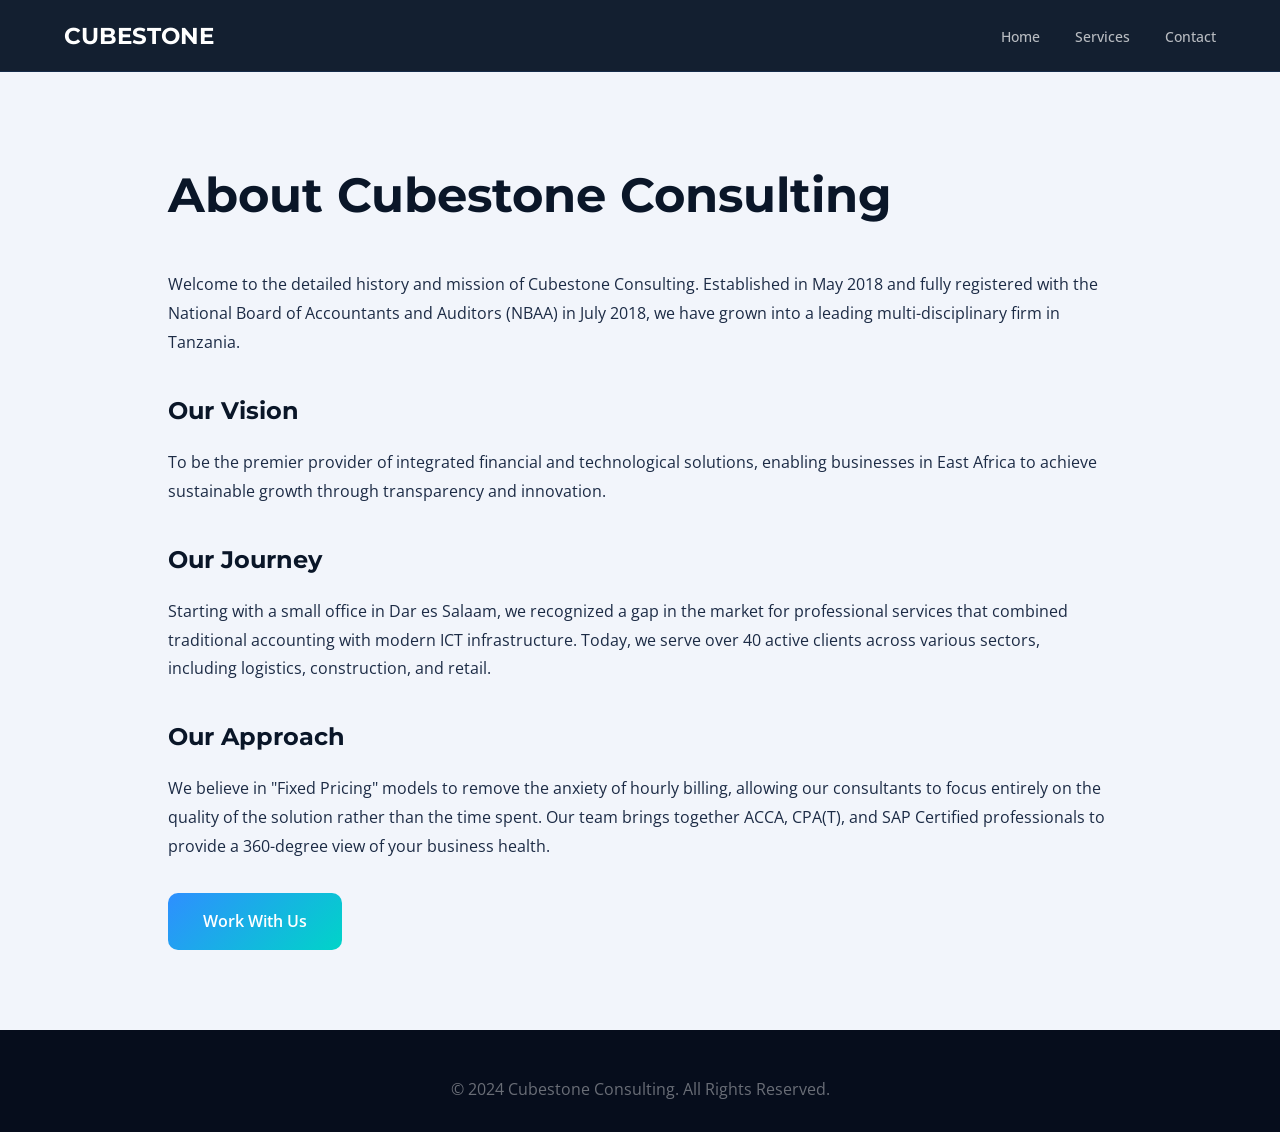
==== about.html @ ebb5bc6b "Add files via upload" ====
<!DOCTYPE html>
<html lang="en">
<head>
<meta charset="UTF-8">
<meta name="viewport" content="width=device-width, initial-scale=1.0">
<title>About Us | Cubestone Consulting</title>
<link href="https://fonts.googleapis.com/css2?family=Montserrat:wght@400;700&family=Open+Sans:wght@400;600&display=swap" rel="stylesheet">
<link rel="stylesheet" href="style.css"> <!-- Assuming you might move styles to a CSS file later -->
<style>
    /* Reusing essential styles from index.html */
    :root {
        --font-heading: 'Montserrat', sans-serif;
        --font-body: 'Open Sans', sans-serif;
        --navy: #0a1628;
        --navy-mid: #0f2040;
        --electric: #2e8fff;
        --teal: #00d4c8;
        --off-white: #f2f5fb;
        --text: #1c2b45;
        --muted: #5d6f8a;
    }
    * { margin: 0; padding: 0; box-sizing: border-box; }
    body { font-family: var(--font-body); color: var(--text); background: var(--off-white); padding-top: 72px; }
    nav { position: fixed; top: 0; left: 0; right: 0; z-index: 1000; background: rgba(10, 22, 40, 0.96); backdrop-filter: blur(20px); border-bottom: 1px solid rgba(46,143,255,0.12); padding: 0 5%; display: flex; align-items: center; justify-content: space-between; height: 72px; }
    .logo { display: flex; align-items: center; gap: 13px; text-decoration: none; color: white; font-family: var(--font-heading); font-weight: 700; font-size: 1.45rem; }
    .nav-links { display: flex; gap: 2.2rem; list-style: none; align-items: center; }
    .nav-links a { color: rgba(255,255,255,0.7); text-decoration: none; font-size: 0.875rem; font-weight: 500; }
    .content-section { padding: 5rem 10%; max-width: 1200px; margin: 0 auto; line-height: 1.8; }
    h1 { font-family: var(--font-heading); font-size: 3rem; color: var(--navy); margin-bottom: 2rem; }
    h2 { font-family: var(--font-heading); color: var(--navy); margin: 2rem 0 1rem; }
    footer { background: #060d1c; padding: 3rem 5% 2rem; color: rgba(255,255,255,0.4); text-align: center; }
    .btn-primary { background: linear-gradient(135deg, var(--electric), var(--teal)); color: white; text-decoration: none; padding: 0.9rem 2.2rem; border-radius: 10px; font-weight: 600; display: inline-block; margin-top: 2rem; }
</style>
</head>
<body>

<nav>
  <a class="logo" href="index.html">
    CUBESTONE
  </a>
  <ul class="nav-links">
    <li><a href="index.html">Home</a></li>
    <li><a href="index.html#services">Services</a></li>
    <li><a href="index.html#contact">Contact</a></li>
  </ul>
</nav>

<main class="content-section">
    <h1>About Cubestone Consulting</h1>
    <p>Welcome to the detailed history and mission of Cubestone Consulting. Established in May 2018 and fully registered with the National Board of Accountants and Auditors (NBAA) in July 2018, we have grown into a leading multi-disciplinary firm in Tanzania.</p>
    
    <h2>Our Vision</h2>
    <p>To be the premier provider of integrated financial and technological solutions, enabling businesses in East Africa to achieve sustainable growth through transparency and innovation.</p>

    <h2>Our Journey</h2>
    <p>Starting with a small office in Dar es Salaam, we recognized a gap in the market for professional services that combined traditional accounting with modern ICT infrastructure. Today, we serve over 40 active clients across various sectors, including logistics, construction, and retail.</p>

    <h2>Our Approach</h2>
    <p>We believe in "Fixed Pricing" models to remove the anxiety of hourly billing, allowing our consultants to focus entirely on the quality of the solution rather than the time spent. Our team brings together ACCA, CPA(T), and SAP Certified professionals to provide a 360-degree view of your business health.</p>

    <a href="index.html#contact" class="btn-primary">Work With Us</a>
</main>

<footer>
    <p>&copy; 2024 Cubestone Consulting. All Rights Reserved.</p>
</footer>

</body>
</html>
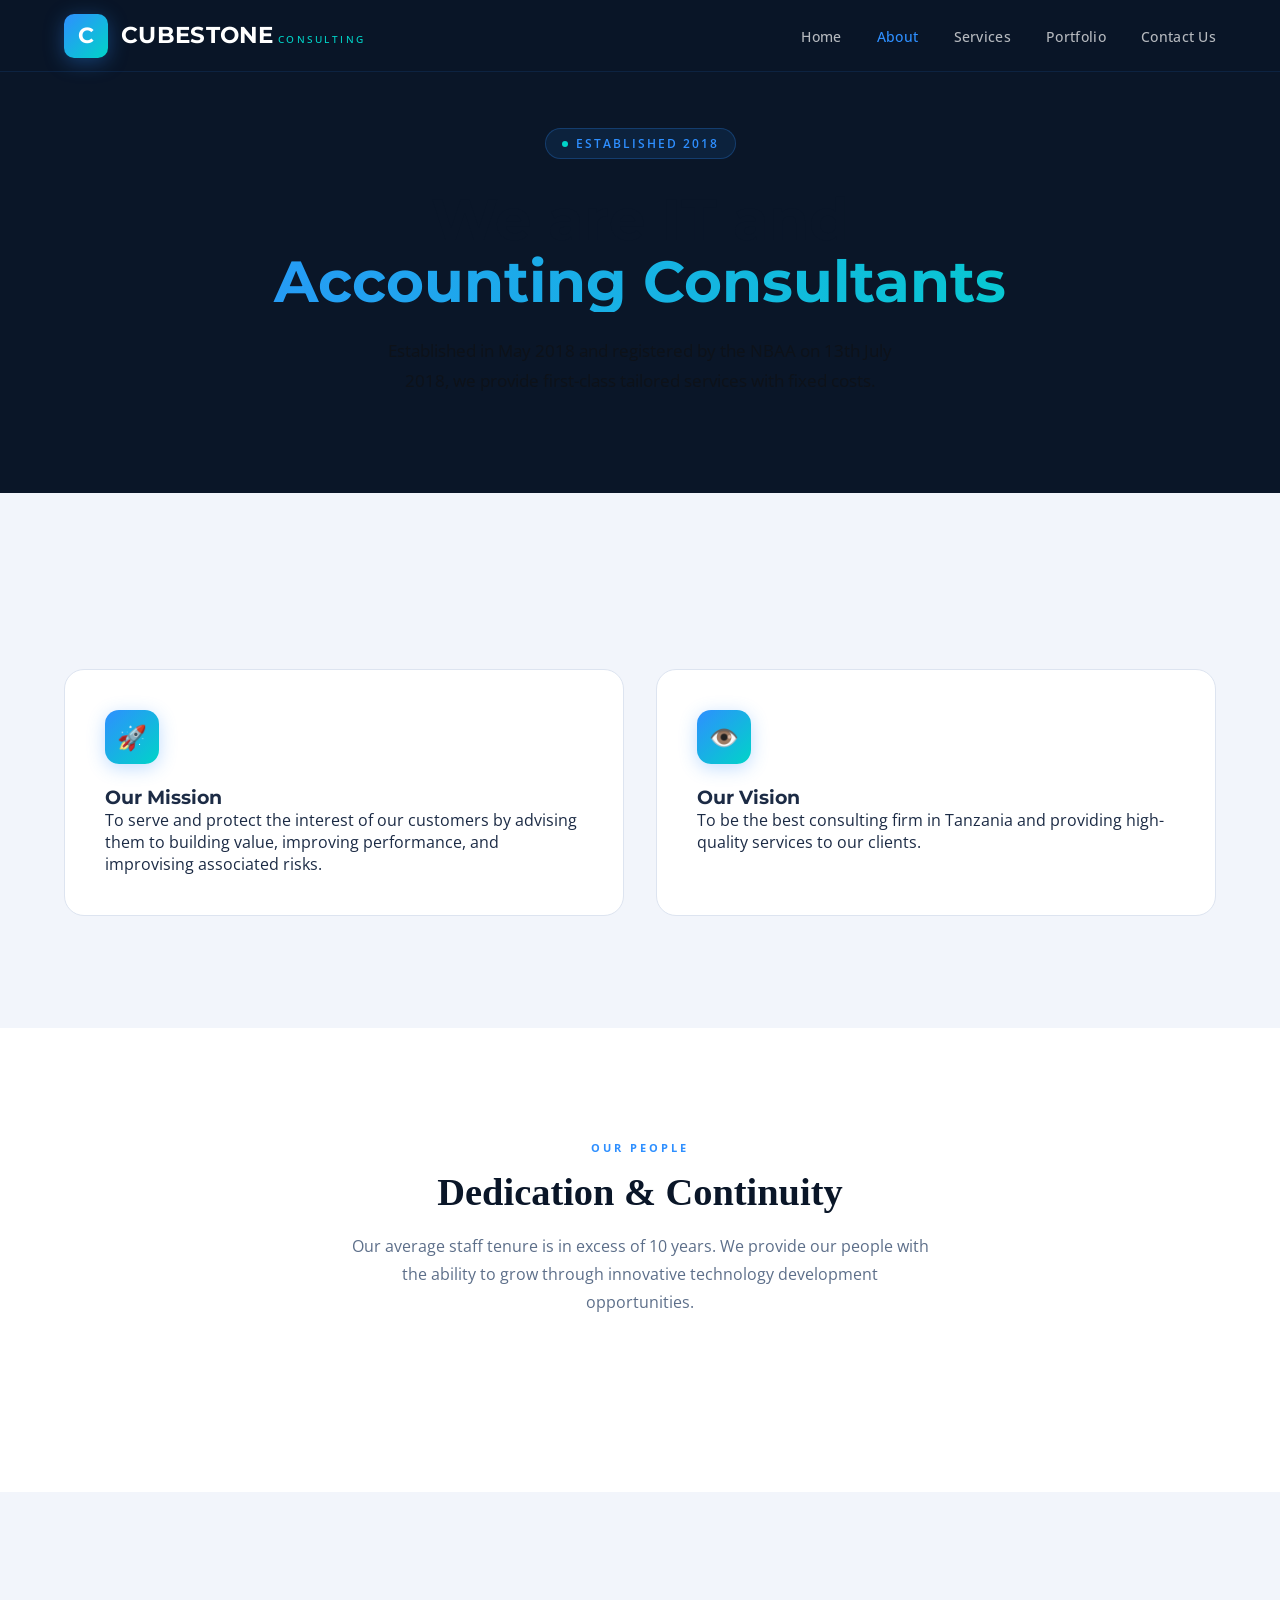
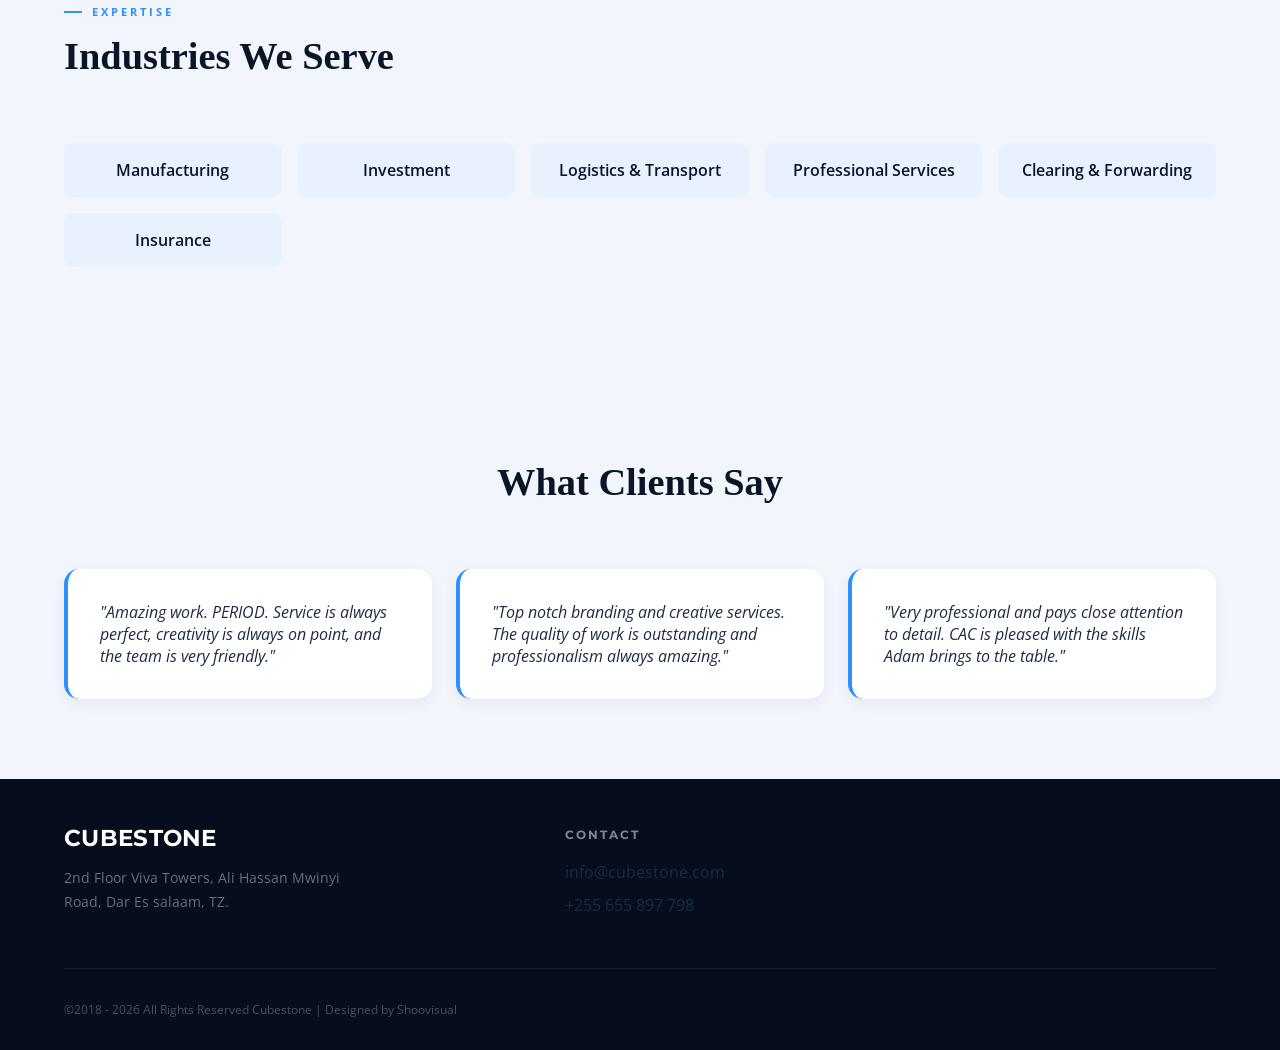
==== commit 6976ab00: "Add files via upload" ====
--- a/about.html
+++ b/about.html
@@ -1,68 +1,168 @@
 <!DOCTYPE html>
 <html lang="en">
 <head>
-<meta charset="UTF-8">
-<meta name="viewport" content="width=device-width, initial-scale=1.0">
-<title>About Us | Cubestone Consulting</title>
-<link href="https://fonts.googleapis.com/css2?family=Montserrat:wght@400;700&family=Open+Sans:wght@400;600&display=swap" rel="stylesheet">
-<link rel="stylesheet" href="style.css"> <!-- Assuming you might move styles to a CSS file later -->
-<style>
-    /* Reusing essential styles from index.html */
-    :root {
-        --font-heading: 'Montserrat', sans-serif;
-        --font-body: 'Open Sans', sans-serif;
-        --navy: #0a1628;
-        --navy-mid: #0f2040;
-        --electric: #2e8fff;
-        --teal: #00d4c8;
-        --off-white: #f2f5fb;
-        --text: #1c2b45;
-        --muted: #5d6f8a;
-    }
-    * { margin: 0; padding: 0; box-sizing: border-box; }
-    body { font-family: var(--font-body); color: var(--text); background: var(--off-white); padding-top: 72px; }
-    nav { position: fixed; top: 0; left: 0; right: 0; z-index: 1000; background: rgba(10, 22, 40, 0.96); backdrop-filter: blur(20px); border-bottom: 1px solid rgba(46,143,255,0.12); padding: 0 5%; display: flex; align-items: center; justify-content: space-between; height: 72px; }
-    .logo { display: flex; align-items: center; gap: 13px; text-decoration: none; color: white; font-family: var(--font-heading); font-weight: 700; font-size: 1.45rem; }
-    .nav-links { display: flex; gap: 2.2rem; list-style: none; align-items: center; }
-    .nav-links a { color: rgba(255,255,255,0.7); text-decoration: none; font-size: 0.875rem; font-weight: 500; }
-    .content-section { padding: 5rem 10%; max-width: 1200px; margin: 0 auto; line-height: 1.8; }
-    h1 { font-family: var(--font-heading); font-size: 3rem; color: var(--navy); margin-bottom: 2rem; }
-    h2 { font-family: var(--font-heading); color: var(--navy); margin: 2rem 0 1rem; }
-    footer { background: #060d1c; padding: 3rem 5% 2rem; color: rgba(255,255,255,0.4); text-align: center; }
-    .btn-primary { background: linear-gradient(135deg, var(--electric), var(--teal)); color: white; text-decoration: none; padding: 0.9rem 2.2rem; border-radius: 10px; font-weight: 600; display: inline-block; margin-top: 2rem; }
-</style>
+    <meta charset="UTF-8">
+    <meta name="viewport" content="width=device-width, initial-scale=1.0">
+    <title>About Us | Cubestone Consulting · IT & Accounting Tanzania</title>
+    <link href="https://fonts.googleapis.com/css2?family=Montserrat:wght@400;700&family=Open+Sans:wght@400;600&display=swap" rel="stylesheet">
+    <link rel="stylesheet" href="styles.css">
+    <style>
+        /* Specific styles for the About page layout */
+        .about-hero {
+            background: var(--navy);
+            padding: 8rem 5% 4rem;
+            text-align: center;
+            color: white;
+            position: relative;
+            overflow: hidden;
+        }
+        .mission-vision-grid {
+            display: grid;
+            grid-template-columns: repeat(auto-fit, minmax(300px, 1fr));
+            gap: 2rem;
+            margin-top: 4rem;
+        }
+        .content-card {
+            background: white;
+            padding: 2.5rem;
+            border-radius: 20px;
+            border: 1px solid var(--border);
+            transition: transform 0.3s;
+        }
+        .content-card:hover { transform: translateY(-5px); }
+        .industry-list {
+            display: grid;
+            grid-template-columns: repeat(auto-fit, minmax(180px, 1fr));
+            gap: 1rem;
+            margin-top: 2rem;
+        }
+        .industry-item {
+            background: var(--light-blue);
+            padding: 1rem;
+            border-radius: 10px;
+            text-align: center;
+            font-weight: 600;
+            color: var(--navy);
+        }
+        .testimonial-grid {
+            display: grid;
+            grid-template-columns: repeat(auto-fit, minmax(300px, 1fr));
+            gap: 1.5rem;
+            margin-top: 3rem;
+        }
+        .testi-card {
+            background: #fff;
+            padding: 2rem;
+            border-radius: 15px;
+            border-left: 4px solid var(--electric);
+            box-shadow: 0 5px 15px rgba(0,0,0,0.05);
+            font-style: italic;
+        }
+    </style>
 </head>
 <body>
 
-<nav>
+<nav id="main-nav">
   <a class="logo" href="index.html">
-    CUBESTONE
+    <div class="logo-mark">C</div>
+    <div class="logo-text">
+        <span class="logo-name">CUBESTONE</span>
+        <span class="logo-sub">CONSULTING</span>
+    </div>
   </a>
   <ul class="nav-links">
     <li><a href="index.html">Home</a></li>
+    <li><a href="about.html" class="active">About</a></li>
     <li><a href="index.html#services">Services</a></li>
-    <li><a href="index.html#contact">Contact</a></li>
+    <li><a href="index.html#portfolio">Portfolio</a></li>
+    <li><a href="index.html#contact">Contact Us</a></li>
   </ul>
 </nav>
 
-<main class="content-section">
-    <h1>About Cubestone Consulting</h1>
-    <p>Welcome to the detailed history and mission of Cubestone Consulting. Established in May 2018 and fully registered with the National Board of Accountants and Auditors (NBAA) in July 2018, we have grown into a leading multi-disciplinary firm in Tanzania.</p>
-    
-    <h2>Our Vision</h2>
-    <p>To be the premier provider of integrated financial and technological solutions, enabling businesses in East Africa to achieve sustainable growth through transparency and innovation.</p>
+<section class="about-hero">
+    <div class="hero-badge"><i></i>ESTABLISHED 2018</div>
+    <h1 class="hero-title">We are IT and <strong>Accounting Consultants</strong></h1>
+    <p class="hero-desc" style="margin: 0 auto 2rem;">Established in May 2018 and registered by the NBAA on 13th July 2018, we provide first-class tailored services with fixed costs.</p>
+</section>
 
-    <h2>Our Journey</h2>
-    <p>Starting with a small office in Dar es Salaam, we recognized a gap in the market for professional services that combined traditional accounting with modern ICT infrastructure. Today, we serve over 40 active clients across various sectors, including logistics, construction, and retail.</p>
+<section class="content-section">
+    <div class="mission-vision-grid">
+        <div class="content-card">
+            <span class="svc-ico">🚀</span>
+            <h3>Our Mission</h3>
+            <p>To serve and protect the interest of our customers by advising them to building value, improving performance, and improvising associated risks.</p>
+        </div>
+        <div class="content-card">
+            <span class="svc-ico">👁️</span>
+            <h3>Our Vision</h3>
+            <p>To be the best consulting firm in Tanzania and providing high-quality services to our clients.</p>
+        </div>
+    </div>
+</section>
 
-    <h2>Our Approach</h2>
-    <p>We believe in "Fixed Pricing" models to remove the anxiety of hourly billing, allowing our consultants to focus entirely on the quality of the solution rather than the time spent. Our team brings together ACCA, CPA(T), and SAP Certified professionals to provide a 360-degree view of your business health.</p>
+<section id="why" style="background: white;">
+    <div class="why-wrap">
+        <div class="section-header centered">
+            <span class="section-label">Our People</span>
+            <h2 class="section-title">Dedication & Continuity</h2>
+            <p class="section-sub">Our average staff tenure is in excess of 10 years. We provide our people with the ability to grow through innovative technology development opportunities.</p>
+        </div>
+    </div>
+</section>
 
-    <a href="index.html#contact" class="btn-primary">Work With Us</a>
-</main>
+<section class="content-section">
+    <div class="section-header">
+        <span class="section-label">Expertise</span>
+        <h2 class="section-title">Industries We Serve</h2>
+    </div>
+    <div class="industry-list">
+        <div class="industry-item">Manufacturing</div>
+        <div class="industry-item">Investment</div>
+        <div class="industry-item">Logistics & Transport</div>
+        <div class="industry-item">Professional Services</div>
+        <div class="industry-item">Clearing & Forwarding</div>
+        <div class="industry-item">Insurance</div>
+    </div>
+</section>
+
+<section id="testimonials" style="background: var(--off-white); padding: 5rem 5%;">
+    <div class="section-header centered">
+        <h2 class="section-title">What Clients Say</h2>
+    </div>
+    <div class="testimonial-grid">
+        <div class="testi-card">
+            "Amazing work. PERIOD. Service is always perfect, creativity is always on point, and the team is very friendly."
+        </div>
+        <div class="testi-card">
+            "Top notch branding and creative services. The quality of work is outstanding and professionalism always amazing."
+        </div>
+        <div class="testi-card">
+            "Very professional and pays close attention to detail. CAC is pleased with the skills Adam brings to the table."
+        </div>
+    </div>
+</section>
 
 <footer>
-    <p>&copy; 2024 Cubestone Consulting. All Rights Reserved.</p>
+    <div class="footer-inner">
+        <div class="footer-top">
+            <div class="footer-brand">
+                <a class="logo" href="#">
+                    <span class="logo-name">CUBESTONE</span>
+                </a>
+                <p>2nd Floor Viva Towers, Ali Hassan Mwinyi Road, Dar Es salaam, TZ.</p>
+            </div>
+            <div class="footer-col">
+                <h4>Contact</h4>
+                <ul>
+                    <li>info@cubestone.com</li>
+                    <li>+255 655 897 798</li>
+                </ul>
+            </div>
+        </div>
+        <div class="footer-bottom">
+            <p>©2018 - 2026 All Rights Reserved Cubestone | Designed by Shoovisual</p>
+        </div>
+    </div>
 </footer>
 
 </body>
--- a/styles.css
+++ b/styles.css
@@ -0,0 +1,710 @@
+:root {
+  /* Define new font variables for a modern and professional look */
+  --font-heading: 'Montserrat', sans-serif; /* Using Montserrat for headings, ensure bold weight */
+  --font-body: 'Open Sans', sans-serif; /* A clean, readable sans-serif for body */
+  --navy: #0a1628;
+  --navy-mid: #0f2040;
+  --navy-card: #0d1a35;
+  --blue: #1a3a6e;
+  --electric: #2e8fff;
+  --teal: #00d4c8;
+  --gold: #d4a843;
+  --white: #ffffff;
+  --off-white: #f2f5fb;
+  --light-blue: #e8f1fd;
+  --text: #1c2b45;
+  --muted: #5d6f8a;
+  --border: #dde4f0;
+  --card-bg: #f8faff;
+  --glow: rgba(46,143,255,0.18);
+}
+ 
+* { margin: 0; padding: 0; box-sizing: border-box; }
+html { scroll-behavior: smooth; }
+body {
+  font-family: var(--font-body); /* Apply the new body font */
+  color: var(--text);
+  background: var(--off-white);
+  overflow-x: hidden;
+}
+ 
+/* ─── NAV ─── */
+nav {
+  position: fixed; top: 0; left: 0; right: 0; z-index: 1000;
+  background: rgba(10, 22, 40, 0.96);
+  backdrop-filter: blur(20px);
+  -webkit-backdrop-filter: blur(20px);
+  border-bottom: 1px solid rgba(46,143,255,0.12);
+  padding: 0 5%;
+  display: flex; align-items: center; justify-content: space-between;
+  height: 72px;
+  transition: background 0.3s;
+}
+.logo { display: flex; align-items: center; gap: 13px; text-decoration: none; }
+.logo-mark {
+  width: 44px; height: 44px;
+  background: linear-gradient(135deg, var(--electric), var(--teal));
+  border-radius: 10px;
+  display: grid; place-items: center;
+  font-family: var(--font-heading); /* Changed */
+  font-size: 22px; font-weight: 700; color: white;
+  box-shadow: 0 4px 20px rgba(46,143,255,0.35);
+  flex-shrink: 0;
+}
+.logo-name { font-family: var(--font-heading); font-size: 1.45rem; font-weight: 700; color: white; letter-spacing: 0.3px; line-height: 1; } /* Changed */
+.logo-sub { font-size: 0.6rem; color: var(--teal); letter-spacing: 2.5px; text-transform: uppercase; font-weight: 500; margin-top: 2px; }
+ 
+/* Apply the new heading font to all relevant elements */
+h1, h2, h3, h4, h5, h6,
+.logo-mark,
+.logo-name,
+.hero-title,
+.stat-n,
+.section-title,
+.av-main h3,
+.float-n,
+.about-text h2,
+.about-pill strong,
+.val-card h3,
+.svc-card h3,
+.p-name,
+.s-name,
+.cta-banner h2,
+.ccb-n,
+.why-card h3 {
+  font-family: var(--font-heading); /* Apply the new heading font */
+  font-weight: 700; /* Ensure headings are bold */
+}
+
+/* Ensure other elements that previously used 'Outfit' or 'Cormorant Garamond' now use the new body font or heading font as appropriate */
+/* This block ensures consistency and overrides previous specific font-family declarations */
+
+.nav-links { display: flex; gap: 2.2rem; list-style: none; align-items: center; }
+.nav-links a { color: rgba(255,255,255,0.7); text-decoration: none; font-size: 0.875rem; font-weight: 500; letter-spacing: 0.3px; transition: color 0.2s; }
+.nav-links a:hover, .nav-links a.active { color: var(--electric); }
+.nav-cta {
+  background: linear-gradient(135deg, var(--electric), var(--teal)) !important;
+  color: white !important; padding: 0.5rem 1.4rem !important;
+  border-radius: 8px; font-weight: 600 !important;
+  box-shadow: 0 4px 16px rgba(46,143,255,0.3);
+  transition: transform 0.2s, box-shadow 0.2s !important;
+}
+.nav-cta:hover { transform: translateY(-1px); box-shadow: 0 6px 20px rgba(46,143,255,0.45) !important; }
+ 
+.hamburger { display: none; flex-direction: column; gap: 5px; cursor: pointer; padding: 4px; }
+.hamburger span { width: 24px; height: 2px; background: white; border-radius: 2px; transition: 0.3s; }
+ 
+/* ─── HERO ─── */
+#home {
+  min-height: 100vh;
+  background: #faf3f3;
+  display: flex; align-items: center;
+  position: relative; overflow: hidden;
+  padding-top: 72px;
+}
+.hero-bg {
+  position: absolute; inset: 0;
+  background:
+    radial-gradient(ellipse 80% 60% at 70% 30%, rgba(46,143,255,0.1) 0%, transparent 60%),
+    radial-gradient(ellipse 50% 50% at 20% 80%, rgba(0,212,200,0.06) 0%, transparent 55%);
+}
+.hero-grid {
+  position: absolute; inset: 0;
+  background-image: linear-gradient(rgba(46,143,255,0.05) 1px, transparent 1px),
+    linear-gradient(90deg, rgba(46,143,255,0.05) 1px, transparent 1px);
+  background-size: 64px 64px;
+}
+/* Geometric accents */
+.hex1, .hex2, .hex3 { position: absolute; border-radius: 50%; border: 1px solid rgba(46,143,255,0.12); }
+.hex1 { width: 480px; height: 480px; top: -5%; right: 5%; animation: spin 40s linear infinite; }
+.hex2 { width: 280px; height: 280px; top: 10%; right: 18%; opacity: 0.5; animation: spin 28s linear infinite reverse; }
+.hex3 { width: 140px; height: 140px; top: 22%; right: 27%; opacity: 0.3; }
+.corner-accent {
+  position: absolute; bottom: 8%; left: 5%;
+  width: 200px; height: 200px;
+  border: 1px solid rgba(0,212,200,0.15);
+  transform: rotate(45deg); border-radius: 16px;
+  opacity: 0.5;
+}
+@keyframes spin { from { transform: rotate(0deg); } to { transform: rotate(360deg); } }
+@keyframes pulse-glow { 0%,100% { opacity: 1; } 50% { opacity: 0.4; } }
+@keyframes float { 0%,100% { transform: translateY(0); } 50% { transform: translateY(-12px); } }
+@keyframes fadeUp { from { opacity: 0; transform: translateY(36px); } to { opacity: 1; transform: translateY(0); } }
+@keyframes slideIn { from { opacity: 0; transform: translateX(40px); } to { opacity: 1; transform: translateX(0); } }
+@keyframes countUp { from { opacity: 0; } to { opacity: 1; } }
+ 
+.hero-wrap {
+  position: relative; z-index: 2;
+  width: 100%; max-width: 1260px; margin: 0 auto;
+  padding: 0 5%;
+  display: grid; grid-template-columns: 1.1fr 0.9fr;
+  gap: 5rem; align-items: center;
+}
+.hero-badge {
+  display: inline-flex; align-items: center; gap: 8px;
+  background: rgba(46,143,255,0.1); border: 1px solid rgba(46,143,255,0.25);
+  color: var(--electric); font-size: 0.72rem; font-weight: 600;
+  letter-spacing: 2px; text-transform: uppercase;
+  padding: 7px 16px; border-radius: 30px; margin-bottom: 1.8rem;
+  animation: fadeUp 0.8s ease both;
+}
+.hero-badge i { width: 6px; height: 6px; background: var(--teal); border-radius: 50%; animation: pulse-glow 2s infinite; display: inline-block; }
+ 
+.hero-title {
+  font-family: var(--font-heading); /* Changed */
+  font-size: clamp(2.8rem, 4.5vw, 4.2rem); /* No font size change here */
+  font-weight: 700; line-height: 1.08; color: var(--navy);
+  margin-bottom: 1.5rem;
+  animation: fadeUp 0.8s ease 0.1s both;
+}
+.hero-title em { font-style: normal; color: var(--electric); }
+.hero-title strong { font-style: normal; display: block; background: linear-gradient(90deg, var(--electric), var(--teal)); -webkit-background-clip: text; -webkit-text-fill-color: transparent; background-clip: text; }
+ 
+.hero-desc {
+  color: rgba(16, 16, 16, 0.62); font-size: 1.05rem; line-height: 1.8;
+  margin-bottom: 2.5rem; max-width: 540px;
+  animation: fadeUp 0.8s ease 0.2s both;
+}
+.hero-btns { display: flex; gap: 1rem; flex-wrap: wrap; animation: fadeUp 0.8s ease 0.3s both; }
+.btn-primary {
+  background: linear-gradient(135deg, var(--electric), var(--teal));
+  color: white; text-decoration: none;
+  padding: 0.9rem 2.2rem; border-radius: 10px;
+  font-weight: 600; font-size: 0.9rem; cursor: pointer; border: none;
+  transition: transform 0.2s, box-shadow 0.2s;
+  box-shadow: 0 6px 24px rgba(46,143,255,0.35);
+}
+.btn-primary:hover { transform: translateY(-2px); box-shadow: 0 10px 32px rgba(46,143,255,0.5); }
+.btn-outline {
+  border: 1.5px solid rgba(255,255,255,0.22);
+  color: rgba(255,255,255,0.8); text-decoration: none;
+  padding: 0.9rem 2.2rem; border-radius: 10px;
+  font-weight: 500; font-size: 0.9rem; cursor: pointer; background: transparent;
+  transition: border-color 0.2s, color 0.2s;
+}
+.btn-outline:hover { border-color: var(--electric); color: var(--electric); }
+ 
+/* Hero right: stats card */
+.hero-right { animation: slideIn 0.9s ease 0.2s both; }
+.stats-card {
+  background: rgba(255,255,255,0.04);
+  border: 1px solid rgba(46,143,255,0.18);
+  border-radius: 20px; padding: 2.5rem;
+  backdrop-filter: blur(10px);
+  position: relative; overflow: hidden;
+}
+.stats-card::before {
+  content: '';
+  position: absolute; top: 0; left: 0; right: 0; height: 2px;
+  background: linear-gradient(90deg, var(--electric), var(--teal));
+}
+.stats-grid { display: grid; grid-template-columns: 1fr 1fr; gap: 2rem; }
+.stat { text-align: center; }
+.stat-n {
+  font-family: var(--font-heading);
+  font-size: 2.6rem; font-weight: 700; color: var(--electric);
+  display: block; line-height: 1;
+}
+.stat-l { font-size: 0.72rem; color: rgba(255,255,255,0.45); letter-spacing: 1.5px; text-transform: uppercase; margin-top: 6px; }
+.stats-divider { border: none; border-top: 1px solid rgba(46,143,255,0.12); margin: 1.5rem 0; }
+.hero-certif {
+  display: flex; gap: 0.75rem; flex-wrap: wrap; justify-content: center;
+}
+.cert-chip {
+  background: rgba(46,143,255,0.1); border: 1px solid rgba(46,143,255,0.2);
+  color: var(--teal); font-size: 0.7rem; font-weight: 600;
+  padding: 5px 12px; border-radius: 20px; letter-spacing: 0.5px;
+}
+ 
+/* ─── SECTION BASE ─── */
+section { padding: 7rem 5%; }
+.section-label {
+  font-size: 0.7rem; font-weight: 700; letter-spacing: 3px; text-transform: uppercase;
+  color: var(--electric); margin-bottom: 0.9rem; display: block;
+  position: relative; padding-left: 28px;
+}
+.section-label::before {
+  content: '';
+  position: absolute; left: 0; top: 50%;
+  width: 18px; height: 1.5px; background: var(--electric);
+}
+.section-title { font-family: 'Cormorant Garamond', serif; font-size: clamp(2rem, 3vw, 2.9rem); font-weight: 700; color: var(--navy); line-height: 1.2; }
+.section-title.light { color: rgb(46, 46, 46); }
+.section-sub { color: var(--muted); font-size: 1rem; line-height: 1.75; margin-top: 1rem; max-width: 580px; }
+.section-sub.light { color: rgba(48, 48, 48, 0.55); }
+.section-header { margin-bottom: 4rem; }
+.section-header.centered { text-align: center; }
+.section-header.centered .section-label { padding-left: 0; display: flex; align-items: center; justify-content: center; gap: 10px; }
+.section-header.centered .section-label::before { display: none; }
+.section-header.centered .section-sub { margin-left: auto; margin-right: auto; } /* No font change here */
+ 
+/* ─── MARQUEE STRIP ─── */
+.marquee-strip {
+  background: var(--navy-mid);
+  padding: 1rem 0; overflow: hidden; white-space: nowrap;
+  border-top: 1px solid rgba(46,143,255,0.1);
+  border-bottom: 1px solid rgba(46,143,255,0.1);
+}
+.marquee-inner { display: inline-flex; gap: 3rem; animation: marquee 22s linear infinite; }
+@keyframes marquee { from { transform: translateX(0); } to { transform: translateX(-50%); } }
+.marquee-item { font-size: 0.75rem; font-weight: 600; letter-spacing: 2px; text-transform: uppercase; color: rgba(255,255,255,0.4); display: flex; align-items: center; gap: 0.75rem; }
+.marquee-item::before { content: '◆'; color: var(--electric); font-size: 0.55rem; }
+ 
+/* ─── ABOUT ─── */
+#about { background: var(--off-white); }
+.about-wrap { display: grid; grid-template-columns: 1fr 1fr; gap: 6rem; align-items: center; max-width: 1200px; margin: 0 auto; }
+ 
+.about-visual-stack { position: relative; }
+.av-main {
+  background: var(--navy);
+  border-radius: 20px; padding: 3rem; color: white;
+  position: relative; overflow: hidden;
+}
+.av-main::after {
+  content: '';
+  position: absolute; inset: 0;
+  background: radial-gradient(ellipse at top right, rgba(46,143,255,0.15), transparent 60%);
+  pointer-events: none;
+}
+.av-tag {
+  display: inline-flex; align-items: center; gap: 6px;
+  background: rgba(0,212,200,0.1); border: 1px solid rgba(0,212,200,0.25);
+  color: var(--teal); font-size: 0.7rem; font-weight: 700; letter-spacing: 1.5px; text-transform: uppercase;
+  padding: 5px 12px; border-radius: 6px; margin-bottom: 1.5rem;
+}
+.av-main h3 { font-family: var(--font-heading); font-size: 1.7rem; font-weight: 700; line-height: 1.25; margin-bottom: 1rem; } /* Changed */
+.av-main p { color: rgba(255,255,255,0.65); font-size: 0.9rem; line-height: 1.75; }
+.av-float {
+  position: absolute; bottom: -1.75rem; right: -1.75rem;
+  background: white; border-radius: 12px; padding: 1rem 1.25rem;
+  box-shadow: 0 2px 12px rgba(10,22,40,0.06);
+  display: flex; align-items: center; gap: 1rem;
+  border: 1px solid var(--border); /* No font change here */
+}
+.float-ico {
+  width: 48px; height: 48px;
+  background: linear-gradient(135deg, var(--electric), var(--teal));
+  border-radius: 12px; display: grid; place-items: center;
+  font-size: 1.3rem; flex-shrink: 0;
+}
+.float-n { font-size: 1.5rem; font-weight: 700; color: var(--navy); display: block; line-height: 1.2; }
+.float-l { font-family: var(--font-body); font-size: 0.75rem; color: var(--muted); margin-top: 2px; display: block; }
+ 
+.about-text .section-label { margin-top: 0; }
+.about-text h2 { font-size: 2rem; font-weight: 700; color: var(--navy); margin-bottom: 1.25rem; }
+.about-text p { color: var(--muted); line-height: 1.85; font-size: 0.95rem; margin-bottom: 1rem; }
+.about-pills { display: flex; gap: 1rem; flex-wrap: wrap; margin-top: 2rem; }
+.about-pill {
+  display: flex; flex-direction: column; align-items: flex-start;
+  background: white; border: 1px solid var(--border);
+  border-radius: 12px; padding: 1rem 1.25rem;
+  box-shadow: 0 2px 12px rgba(10,22,40,0.06);
+}
+.about-pill strong { font-size: 1.5rem; font-weight: 700; color: var(--navy); line-height: 1.2; }
+.about-pill span { font-family: var(--font-body); font-size: 0.75rem; color: var(--muted); margin-top: 2px; }
+ 
+/* ─── VALUES ─── */
+#values { background: white; }
+.values-wrap { max-width: 1200px; margin: 0 auto; }
+.values-grid { display: grid; grid-template-columns: repeat(auto-fit, minmax(200px, 1fr)); gap: 1.25rem; }
+.val-card {
+  border: 1px solid var(--border);
+  border-radius: 16px; padding: 2rem 1.75rem;
+  background: var(--card-bg);
+  position: relative; overflow: hidden;
+  transition: transform 0.3s, box-shadow 0.3s, border-color 0.3s;
+  cursor: default;
+}
+.val-card::before { /* No font change here */
+  content: '';
+  position: absolute; top: 0; left: 0; right: 0; height: 2.5px;
+  background: linear-gradient(90deg, var(--electric), var(--teal));
+  transform: scaleX(0); transform-origin: left; transition: transform 0.35s;
+}
+.val-card:hover { transform: translateY(-5px); box-shadow: 0 18px 48px rgba(10,22,40,0.1); border-color: rgba(46,143,255,0.3); }
+.val-card:hover::before { transform: scaleX(1); }
+.val-icon { font-size: 2rem; margin-bottom: 1.1rem; display: block; line-height: 1; }
+.val-card h3 { font-size: 1.15rem; font-weight: 700; color: var(--navy); margin-bottom: 0.7rem; }
+.val-card p { font-size: 0.855rem; color: var(--muted); line-height: 1.7; }
+ 
+/* ─── SERVICES ─── */
+
+/* ─── SERVICE CARD BACKGROUND IMAGES ─── */
+.svc-card.has-bg {
+  background-size: cover !important;
+  background-position: center !important;
+  background-repeat: no-repeat !important;
+  position: relative;
+}
+.svc-card.has-bg::before {
+  content: '';
+  position: absolute; inset: 0;
+  background: linear-gradient(160deg, rgba(10,22,40,0.82) 0%, rgba(10,22,40,0.65) 100%);
+  border-radius: 18px;
+  z-index: 0;
+}
+.svc-card.has-bg > * { position: relative; z-index: 1; }
+
+#services { background: var(--off-white); position: relative; overflow: hidden; }
+#services::before {
+  content: '';
+  position: absolute; top: -200px; right: -200px;
+  width: 600px; height: 600px;
+  background: radial-gradient(ellipse, var(--glow), transparent 65%);
+  border-radius: 50%;
+}
+.services-wrap { max-width: 1200px; margin: 0 auto; position: relative; z-index: 1; }
+.services-grid { display: grid; grid-template-columns: repeat(auto-fit, minmax(300px, 1fr)); gap: 1.25rem; }
+.svc-card {
+  background: var(--white);
+  border: 1px solid var(--border);
+  border-radius: 18px; padding: 2rem;
+  transition: background 0.3s, border-color 0.3s, transform 0.3s;
+  cursor: default; position: relative; overflow: hidden;
+}
+.svc-card::after {
+  content: '';
+  position: absolute; bottom: 0; right: 0;
+  width: 80px; height: 80px;
+  background: radial-gradient(circle, var(--glow), transparent 70%);
+  border-radius: 50%;
+  transition: transform 0.3s;
+}
+.svc-card:hover { background: rgba(46,143,255,0.07); border-color: rgba(46,143,255,0.35); transform: translateY(-4px); }
+.svc-card:hover::after { transform: scale(2); }
+.svc-ico {
+  width: 54px; height: 54px;
+  background: linear-gradient(135deg, var(--electric), var(--teal));
+  border-radius: 14px; display: grid; place-items: center;
+  font-size: 1.5rem; margin-bottom: 1.4rem;
+  box-shadow: 0 4px 18px rgba(46,143,255,0.3);
+}
+.svc-card h3 { font-family: var(--font-heading); font-size: 1.2rem; font-weight: 700; color: var(--navy); margin-bottom: 0.7rem; } /* Changed */
+.svc-card p { font-size: 0.85rem; color: var(--muted); line-height: 1.7; }
+.svc-tags { display: flex; flex-wrap: wrap; gap: 0.4rem; margin-top: 1.25rem; }
+.svc-tag {
+  background: rgba(46,143,255,0.1); border: 1px solid rgba(46,143,255,0.2);
+  color: var(--teal); font-size: 0.68rem; font-weight: 600;
+  padding: 3px 10px; border-radius: 20px;
+}
+ 
+/* ─── TEAM ─── */
+#team { background: var(--off-white); }
+.team-wrap { max-width: 1200px; margin: 0 auto; }
+.tab-switcher {
+  display: flex; background: white; border: 1px solid var(--border);
+  border-radius: 12px; overflow: hidden; max-width: 620px; margin: 0 auto 3.5rem;
+}
+.tab-btn {
+  flex: 1; padding: 0.9rem 1rem;
+  background: transparent; border: none; cursor: pointer;
+  font-family: 'Outfit', sans-serif; font-size: 0.875rem; font-weight: 600;
+  color: var(--muted); transition: background 0.25s, color 0.25s; /* Font-family here is 'Outfit', which is now var(--font-heading) */
+  border-right: 1px solid var(--border);
+}
+.tab-btn:last-child { border-right: none; }
+.tab-btn.active { background: var(--navy); color: white; }
+.tab-btn:hover:not(.active) { background: var(--light-blue); color: var(--navy); }
+ 
+.tab-pane { display: none; }
+.tab-pane.active { display: block; }
+ 
+.partners-grid { display: grid; grid-template-columns: repeat(auto-fit, minmax(280px, 1fr)); gap: 2rem; }
+.partner-card {
+  background: white; border: 1px solid var(--border);
+  border-radius: 20px; padding: 2rem;
+  transition: box-shadow 0.3s, transform 0.3s;
+  position: relative; overflow: hidden;
+}
+.partner-card::before {
+  content: '';
+  position: absolute; top: 0; left: 0; right: 0; height: 3px;
+  background: linear-gradient(90deg, var(--electric), var(--teal));
+}
+.partner-card:hover { box-shadow: 0 18px 56px rgba(10,22,40,0.1); transform: translateY(-3px); }
+.p-head { display: flex; align-items: center; gap: 1rem; margin-bottom: 1.4rem; }
+.p-ava {
+  width: 72px; height: 72px;
+  border-radius: 50%;
+  object-fit: cover;
+  object-position: top center;
+  flex-shrink: 0;
+  border: 3px solid var(--electric);
+  box-shadow: 0 4px 16px rgba(46,143,255,0.25);
+}.p-name { font-family: var(--font-heading); font-size: 1.1rem; font-weight: 700; color: var(--navy); } /* Changed */
+.p-role { font-size: 0.72rem; font-weight: 600; letter-spacing: 1px; text-transform: uppercase; color: var(--electric); margin-top: 3px; }
+.p-body { font-size: 0.875rem; color: var(--muted); line-height: 1.8; }
+.p-certs { display: flex; flex-wrap: wrap; gap: 0.4rem; margin-top: 1.25rem; }
+.p-cert {
+  background: var(--light-blue); border: 1px solid rgba(46,143,255,0.2);
+  color: var(--navy); font-size: 0.68rem; font-weight: 700;
+  padding: 4px 10px; border-radius: 5px; letter-spacing: 0.5px;
+}
+ 
+.staff-grid { display: grid; grid-template-columns: repeat(auto-fill, minmax(240px, 1fr)); gap: 1.4rem; }
+.staff-card {
+  background: white; border: 1px solid var(--border);
+  border-radius: 16px; padding: 1.5rem;
+  display: flex; flex-direction: column; gap: 0.9rem;
+  transition: box-shadow 0.3s, transform 0.3s;
+}
+.staff-card:hover { box-shadow: 0 12px 36px rgba(10,22,40,0.09); transform: translateY(-2px); }
+.staff-card > div:first-of-type { display: flex; align-items: center; gap: 0.85rem; }
+.s-ava {
+  width: 56px; height: 56px;
+  border-radius: 50%;
+  object-fit: cover;
+  object-position: top center;
+  flex-shrink: 0;
+  border: 2px solid rgba(46,143,255,0.35);
+  box-shadow: 0 3px 12px rgba(46,143,255,0.15);
+}
+.s-name { font-family: var(--font-heading); font-size: 1rem; font-weight: 700; color: var(--navy); } /* Changed */
+.s-role { font-size: 0.7rem; font-weight: 600; letter-spacing: 1px; text-transform: uppercase; color: var(--electric); margin-top: 2px; }
+.s-desc { font-size: 0.82rem; color: var(--muted); line-height: 1.65; }
+ 
+.clients-wrap { max-width: 1100px; margin: 0 auto; }
+ 
+/* ─── CTA BANNER ─── */
+.cta-banner {
+   background: var(--off-white);
+  padding: 6rem 5%;
+  text-align: center; position: relative; overflow: hidden;
+}
+.cta-banner::before {
+  content: '';
+  position: absolute; inset: 0;
+  background: radial-gradient(ellipse 60% 80% at 50% 50%,var(--glow), transparent 65%);
+}
+.cta-banner h2 {
+  font-family: var(--font-heading); font-size: clamp(2rem, 3.5vw, 3rem); /* Changed */
+ font-weight: 700; color: var(--navy); margin-bottom: 1rem; position: relative; z-index: 1;
+}
+.cta-banner p { color: var(--muted); font-size: 1rem; margin-bottom: 2rem; position: relative; z-index: 1; }
+.cta-banner-btns { display: flex; gap: 1rem; border-radius: 10px; justify-content: center; flex-wrap: wrap; position: relative; z-index: 1; }
+ 
+/* ─── CONTACT ─── */
+#contact { background: var(--off-white); }
+.contact-wrap { max-width: 1100px; margin: 0 auto; display: grid; grid-template-columns: 1fr 1.5fr; gap: 5rem; align-items: start; }
+.contact-info .section-title { color: var(--navy); }
+.contact-info .section-sub { color: var(--text); }
+.ci-item { display: flex; gap: 1rem; align-items: flex-start; margin-bottom: 2.2rem; }
+.ci-ico {
+  width: 50px; height: 50px; flex-shrink: 0;
+  background: rgba(46,143,255,0.1); border: 1px solid rgba(46,143,255,0.2);
+  border-radius: 13px; display: grid; place-items: center; font-size: 1.2rem;
+}
+.ci-item strong { display: block; color: var(--navy); font-weight: 600; margin-bottom: 4px; font-size: 0.9rem; }
+.ci-item span { font-size: 0.875rem; color: var(--muted); line-height: 1.6; display: block; }
+.ci-item a { color: var(--muted); text-decoration: none; transition: color 0.2s; }
+.ci-item a:hover { color: var(--teal); }
+ 
+.contact-form-box {
+ background: var(--white);
+  border: 1px solid var(--border);
+  border-radius: 24px; padding: 2.75rem;
+  position: relative; overflow: hidden;
+}
+.contact-form-box::before {
+  content: '';
+  position: absolute; top: 0; left: 0; right: 0; height: 2px;
+  background: linear-gradient(90deg, var(--electric), var(--teal));
+}
+.form-row { display: grid; grid-template-columns: 1fr 1fr; gap: 1rem; }
+.fg { margin-bottom: 1.2rem; }
+.fg label { display: block; font-size: 0.78rem; font-weight: 600; color: var(--text); margin-bottom: 7px; letter-spacing: 0.5px; }
+.fg input, .fg textarea, .fg select {
+  width: 100%; background: var(--off-white);
+  border: 1px solid var(--border); border-radius: 10px;
+  padding: 0.75rem 1rem; color: var(--text); 
+  font-family: var(--font-body); font-size: 0.9rem;
+  transition: border-color 0.2s, background 0.2s; outline: none;
+}
+.fg input::placeholder, .fg textarea::placeholder { color: var(--muted); }
+.fg input:focus, .fg textarea:focus, .fg select:focus { border-color: var(--electric); background: var(--white); }
+.fg textarea { resize: vertical; min-height: 120px; }
+.fg select option { background: var(--white); }
+.form-submit {
+  width: 100%;
+  background: var(--electric);
+  color: white; border: none; border-radius: 10px; 
+  padding: 1rem; font-family: var(--font-heading);
+  font-size: 1rem; font-weight: 700; cursor: pointer;
+  transition: background 0.3s, transform 0.2s;
+}
+.form-submit:hover { background: var(--blue); transform: translateY(-1px); }
+ 
+/* ─── FOOTER ─── */
+footer {
+  background: #060d1c;
+  padding: 3rem 5% 2rem;
+}
+.footer-inner { max-width: 1200px; margin: 0 auto; }
+.footer-top { display: grid; grid-template-columns: 1.5fr 1fr 1fr; gap: 3rem; padding-bottom: 2.5rem; border-bottom: 1px solid rgba(255,255,255,0.07); }
+.footer-brand .logo { margin-bottom: 1rem; display: inline-flex; }
+.footer-brand p { font-size: 0.85rem; color: rgba(255,255,255,0.4); line-height: 1.75; max-width: 300px; }
+.footer-col h4 { font-size: 0.75rem; font-weight: 700; letter-spacing: 2px; text-transform: uppercase; color: rgba(255,255,255,0.5); margin-bottom: 1.2rem; }
+.footer-col ul { list-style: none; }
+.footer-col ul li { margin-bottom: 0.7rem; }
+.footer-col ul li a { color: rgba(255,255,255,0.4); text-decoration: none; font-size: 0.875rem; transition: color 0.2s; }
+.footer-col ul li a:hover { color: var(--electric); }
+.footer-bottom { padding-top: 2rem; display: flex; justify-content: space-between; align-items: center; flex-wrap: wrap; gap: 1rem; }
+.footer-bottom p { font-size: 0.78rem; color: rgba(255,255,255,0.28); }
+.footer-bottom p strong { color: rgba(255,255,255,0.45); }
+.footer-legal { display: flex; gap: 1rem; }
+.footer-legal span { font-size: 0.72rem; color: rgba(255,255,255,0.25); background: rgba(255,255,255,0.05); padding: 3px 10px; border-radius: 4px; }
+ 
+/* ─── CLIENT LOGO GRID ─── */
+#clients { background: var(--off-white); }
+#clients .section-title { color: var(--navy); }
+#clients .section-sub { color: var(--text); margin-left:auto; margin-right:auto; }
+#clients .section-label { justify-content: center; }
+
+.client-logos-grid {
+  display: grid;
+  grid-template-columns: repeat(5, 1fr);
+  gap: 1.25rem;
+  max-width: 1100px;
+  margin: 0 auto 3.5rem;
+}
+@media (max-width: 900px) { .client-logos-grid { grid-template-columns: repeat(4, 1fr); } }
+@media (max-width: 640px) { .client-logos-grid { grid-template-columns: repeat(3, 1fr); } }
+@media (max-width: 420px) { .client-logos-grid { grid-template-columns: repeat(2, 1fr); } }
+
+.cl-card {
+  display: flex; flex-direction: column; align-items: center; gap: 0.6rem;
+  cursor: default;
+}
+.cl-img-wrap {
+  width: 100%; aspect-ratio: 3/2;
+  border-radius: 14px;
+  overflow: hidden;
+  border: 1px solid var(--border);
+  display: flex; align-items: center; justify-content: center;
+  transition: transform 0.25s, box-shadow 0.25s, border-color 0.25s;
+  box-shadow: 0 4px 18px rgba(0,0,0,0.25);
+  position: relative;
+}
+.cl-img-wrap img {
+  width: 100%; height: 100%;
+  object-fit: contain;
+  padding: 10px;
+  transition: filter 0.25s;
+}
+.cl-card:hover .cl-img-wrap {
+  transform: translateY(-4px) scale(1.03);
+  box-shadow: 0 12px 36px rgba(46,143,255,0.25);
+  border-color: rgba(46,143,255,0.4);
+}
+.cl-card:hover .cl-img-wrap img { filter: brightness(1.06) saturate(1.1); }
+.cl-name {
+  font-size: 0.72rem; font-weight: 600; letter-spacing: 0.4px;
+  color: rgba(255,255,255,0.5); text-align: center;
+  transition: color 0.2s;
+}
+.cl-card:hover .cl-name { color: var(--teal); }
+
+/* Count bar */
+.clients-count-bar {
+  display: flex; align-items: center; justify-content: center;
+  gap: 0; flex-wrap: wrap;
+  background: transparent;
+  border: 1px solid rgba(46,143,255,0.15);
+  border-radius: 18px; padding: 2rem;
+  max-width: 800px; margin: 0 auto;
+}
+.ccb-item { flex: 1; min-width: 140px; text-align: center; padding: 0.5rem 1rem; }
+.ccb-n {
+  display: block;
+  font-family: var(--font-heading); /* Changed */
+  font-size: 2.4rem; font-weight: 700;
+  background: linear-gradient(90deg, var(--electric), var(--teal));
+  -webkit-background-clip: text; -webkit-text-fill-color: transparent; background-clip: text;
+  line-height: 1;
+}
+.ccb-l { font-size: 0.72rem; font-weight: 600; letter-spacing: 1.5px; text-transform: uppercase; color: var(--muted); margin-top: 6px; display: block; }
+.ccb-divider { width: 1px; height: 48px; background: rgba(46,143,255,0.2); flex-shrink: 0; }
+@media (max-width: 600px) { .ccb-divider { display: none; } .ccb-item { min-width: 120px; } }
+
+/* ─── WHATSAPP FLOAT ─── */
+.wa-float {
+  position: fixed; bottom: 28px; right: 28px; z-index: 9999;
+  width: 60px; height: 60px;
+  background: transparent;
+  border-radius: 50%; display: grid; place-items: center;
+  box-shadow: 0 6px 24px rgba(37,211,102,0.45);
+  transition: transform 0.25s, box-shadow 0.25s;
+  text-decoration: none;
+}
+.wa-float img { width: 60px; height: 60px; border-radius: 50%; }
+.wa-float:hover { transform: scale(1.12); box-shadow: 0 10px 36px rgba(37,211,102,0.6); }
+
+/* ─── WHY US ─── */
+#why { background: var(--off-white); }
+.why-wrap { max-width: 1100px; margin: 0 auto; }
+.why-grid { display: grid; grid-template-columns: repeat(auto-fit, minmax(240px, 1fr)); gap: 1.5rem; }
+.why-card {
+  background: white; border: 1px solid var(--border); border-radius: 18px;
+  padding: 2rem 1.75rem; text-align: center;
+  transition: transform 0.3s, box-shadow 0.3s, border-color 0.3s;
+  position: relative; overflow: hidden;
+}
+.why-card:hover { transform: translateY(-5px); box-shadow: 0 18px 50px rgba(10,22,40,0.1); border-color: rgba(46,143,255,0.3); }
+.why-card::before {
+  content: ''; position: absolute; bottom: 0; left: 0; right: 0; height: 3px;
+  background: linear-gradient(90deg, var(--electric), var(--teal));
+  transform: scaleX(0); transform-origin: left; transition: transform 0.35s;
+}
+.why-card:hover::before { transform: scaleX(1); }
+.why-icon { font-size: 2.4rem; margin-bottom: 1rem; display: block; }
+.why-card h3 { font-size: 1.2rem; font-weight: 700; color: var(--navy); margin-bottom: 0.6rem; }
+.why-card p { font-size: 0.86rem; color: var(--muted); line-height: 1.75; }
+
+/* ─── SOCIAL LINKS ─── */
+.footer-social { display: flex; gap: 0.75rem; margin-top: 1.25rem; }
+.footer-social a {
+  width: 38px; height: 38px;
+  background: rgba(255,255,255,0.06); border: 1px solid rgba(255,255,255,0.1);
+  border-radius: 9px; display: grid; place-items: center;
+  color: rgba(255,255,255,0.5); text-decoration: none; font-size: 0.9rem;
+  transition: background 0.2s, color 0.2s, border-color 0.2s;
+}
+.footer-social a:hover { background: rgba(46,143,255,0.15); color: var(--electric); border-color: rgba(46,143,255,0.3); }
+.footer-year { color: rgba(255,255,255,0.3); font-size: 0.78rem; }
+.reveal { opacity: 0; transform: translateY(28px); transition: opacity 0.7s ease, transform 0.7s ease; }
+.reveal.visible { opacity: 1; transform: translateY(0); }
+.reveal-d1 { transition-delay: 0.1s; }
+.reveal-d2 { transition-delay: 0.2s; }
+.reveal-d3 { transition-delay: 0.3s; }
+ 
+/* ─── RESPONSIVE ─── */
+@media (max-width: 960px) {
+  .hero-wrap, .about-wrap, .contact-wrap { grid-template-columns: 1fr; gap: 3rem; }
+  .stats-grid { grid-template-columns: repeat(4, 1fr); }
+  .hero-right { display: none; }
+  .nav-links { display: none; }
+  .hamburger { display: flex; }
+  .footer-top { grid-template-columns: 1fr 1fr; }
+  .footer-brand { grid-column: 1 / -1; }
+  .form-row { grid-template-columns: 1fr; }
+  .av-float { position: static; margin-top: 1rem; }
+}
+@media (max-width: 960px) {
+  .nav-links.mobile-nav-active {
+    display: flex !important;
+    flex-direction: column;
+    position: absolute;
+    top: 72px;
+    left: 0;
+    right: 0;
+    background: rgba(10, 22, 40, 0.98);
+    padding: 2rem;
+    gap: 1.5rem;
+    border-bottom: 1px solid var(--electric);
+  }
+}
+@media (max-width: 600px) {
+  section { padding: 5rem 5%; }
+  .footer-top { grid-template-columns: 1fr; }
+  .footer-bottom { flex-direction: column; text-align: center; }
+}
